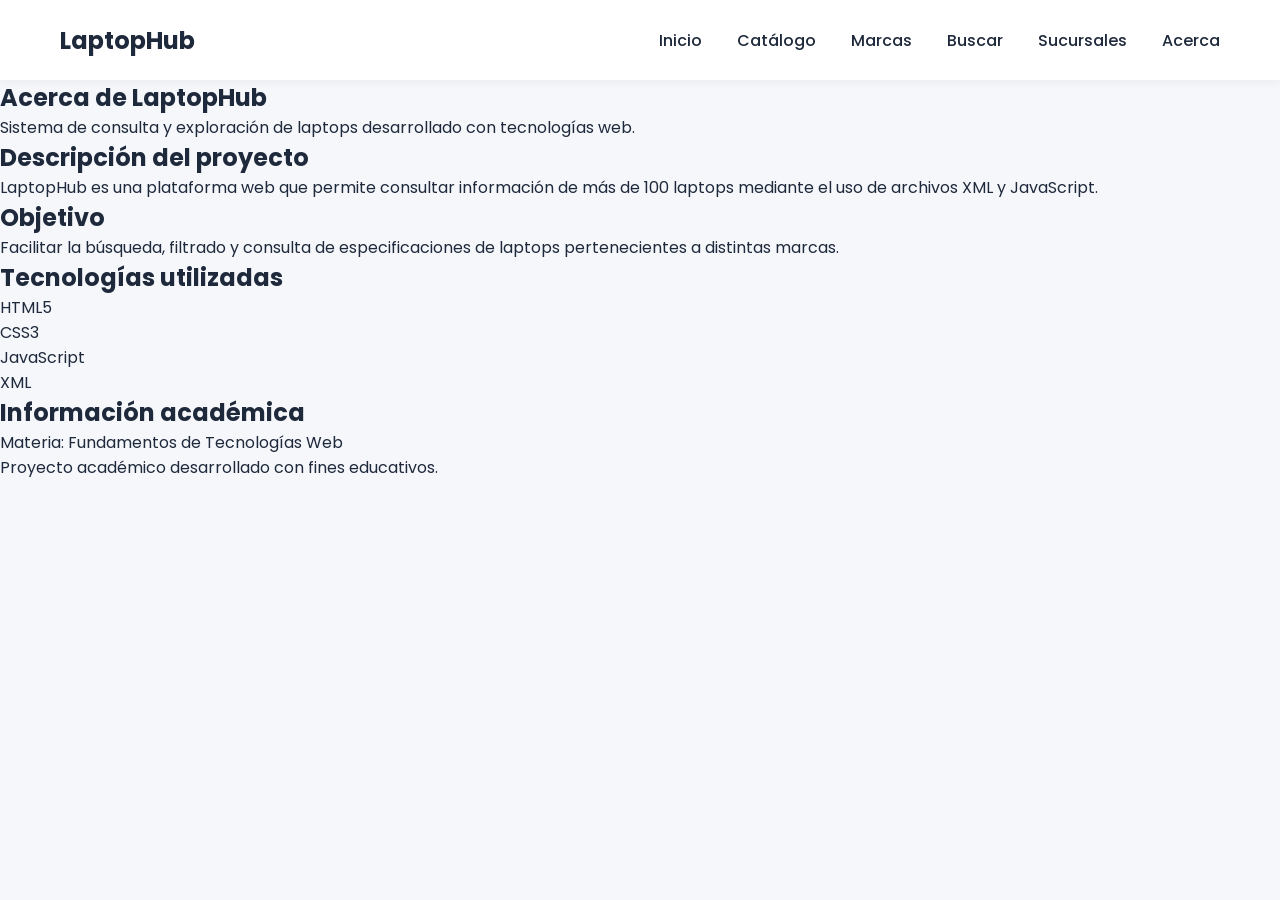
==== acerca.html @ 60162a0d "Estructuras HTML" ====
<!DOCTYPE html>
<html lang="es">

<head>
    <meta charset="UTF-8">
    <meta name="viewport" content="width=device-width, initial-scale=1.0">

    <title>LaptopHub | Acerca de</title>

    <link rel="stylesheet" href="estilos.css">
    <link rel="stylesheet" href="acerca.css">

    <link href="https://fonts.googleapis.com/css2?family=Poppins:wght@300;400;500;600;700&display=swap"
        rel="stylesheet">
</head>

<body>

    <header class="navbar">

        <div class="logo">
            <h2>LaptopHub</h2>
        </div>

        <nav>
            <ul class="nav-links">
                <li><a href="proyecto-1.html">Inicio</a></li>
                <li><a href="catalogo.html">Catálogo</a></li>
                <li><a href="marcas.html">Marcas</a></li>
                <li><a href="buscar.html">Buscar</a></li>
                <li><a href="sucursales.html">Sucursales</a></li>
                <li><a href="acerca.html">Acerca</a></li>
            </ul>
        </nav>

    </header>

    <section class="acerca-header">

        <h1>Acerca de LaptopHub</h1>

        <p>
            Sistema de consulta y exploración de laptops desarrollado con tecnologías web.
        </p>

    </section>

    <section class="acerca-container">

        <div class="acerca-card">

            <h2>Descripción del proyecto</h2>

            <p>
                LaptopHub es una plataforma web que permite consultar información
                de más de 100 laptops mediante el uso de archivos XML y JavaScript.
            </p>

        </div>

        <div class="acerca-card">

            <h2>Objetivo</h2>

            <p>
                Facilitar la búsqueda, filtrado y consulta de especificaciones
                de laptops pertenecientes a distintas marcas.
            </p>

        </div>

        <div class="acerca-card">

            <h2>Tecnologías utilizadas</h2>

            <ul>
                <li>HTML5</li>
                <li>CSS3</li>
                <li>JavaScript</li>
                <li>XML</li>
            </ul>

        </div>

        <div class="acerca-card">

            <h2>Información académica</h2>

            <p>
                Materia: Fundamentos de Tecnologías Web
            </p>

            <p>
                Proyecto académico desarrollado con fines educativos.
            </p>

        </div>

    </section>

</body>

</html>
---- estilos.css ----
* {
    margin: 0;
    padding: 0;
    box-sizing: border-box;
}

html {
    scroll-behavior: smooth;
}

body {
    font-family: 'Poppins', sans-serif;
    background-color: #f5f7fb;
    color: #1e293b;
}


:root {
    --primary: #2563eb;
    --primary-dark: #1d4ed8;
    --secondary: #a78bfa;

    --background: #f5f7fb;
    --white: #ffffff;

    --text: #1e293b;
    --text-light: #64748b;

    --border: #e2e8f0;

    --shadow:
        0 10px 25px rgba(0, 0, 0, .08);
}



.navbar {
    width: 100%;
    height: 80px;

    background: var(--white);

    display: flex;
    align-items: center;
    justify-content: space-between;

    padding: 0 60px;

    box-shadow: 0 2px 10px rgba(0, 0, 0, .05);

    position: sticky;
    top: 0;

    z-index: 1000;
}

.logo {
    display: flex;
    align-items: center;
    gap: 10px;
}

.logo i {
    font-size: 24px;
    color: var(--primary);
}

.logo h2 {
    font-size: 24px;
    font-weight: 700;
}



.nav-links {
    display: flex;
    list-style: none;
    gap: 35px;
}

.nav-links a {
    text-decoration: none;
    color: var(--text);

    font-weight: 500;

    transition: .3s;
}

.nav-links a:hover {
    color: var(--primary);
}



.hero {
    width: 100%;
    min-height: auto;

    display: flex;
    align-items: center;
    justify-content: space-between;

    padding: 60px 8%;

    gap: 50px;
}

.hero-content {
    flex: 1;
}

.hero-content h1 {
    font-size: 58px;
    line-height: 1.1;

    margin-bottom: 25px;

    color: var(--text);
}

.hero-content p {
    font-size: 18px;
    color: var(--text-light);

    line-height: 1.8;

    margin-bottom: 35px;

    max-width: 550px;
}

.hero-buttons {
    display: flex;
    gap: 20px;
    margin-top: 30px;
}



.btn-primary,
.btn-secondary {

    display: inline-block;

    background: linear-gradient(
        135deg,
        var(--primary),
        var(--primary-dark)
    );

    color: white;
    text-decoration: none;
    padding: 16px 34px;
    border-radius: 14px; 
    font-weight: 600;
    transition: .3s;
}

.btn-primary:hover,
.btn-secondary:hover {

    transform: translateY(-3px);

    box-shadow:
        0 10px 20px rgba(37, 99, 235, .3);
}


.hero-image {
    flex: 1;

    display: flex;
    justify-content: center;
}

.hero-image img {
    width: 100%;
    max-width: 550px;

    filter: drop-shadow(0 20px 40px rgba(37, 99, 235, .2));
}



.featured-products {
    padding: 60px 8%;
}

.featured-products h2 {
    font-size: 30px;

    margin-bottom: 30px;
}

.products-container {
    display: grid;

    grid-template-columns:
        repeat(auto-fit, minmax(280px, 1fr));

    gap: 35px;
}



.product-card {
    background: var(--white);

    border-radius: 24px;

    overflow: hidden;

    padding: 25px;

    box-shadow: var(--shadow);

    transition: .3s;
}

.product-card:hover {
    transform: translateY(-6px);
}

.product-card img {
    width: 100%;
    height: 220px;

    object-fit: contain;

    margin-bottom: 20px;
}

.product-card h3 {
    font-size: 22px;

    margin-bottom: 10px;
}

.price {
    color: var(--primary);

    font-size: 24px;
    font-weight: 700;

    margin-bottom: 20px;
}

.product-card button {
    width: 100%;
    height: 50px;

    border: none;

    border-radius: 14px;

    background: var(--primary);

    color: white;

    font-size: 16px;
    font-weight: 600;

    cursor: pointer;

    transition: .3s;
}

.product-card button:hover {
    background: var(--primary-dark);
}



footer {
    background: #111827;

    color: white;

    text-align: center;

    padding: 30px;
}



@media(max-width: 1100px) {

    .hero {
        flex-direction: column;
        text-align: center;
    }

    .hero-content p {
        margin: auto;
        margin-bottom: 30px;
    }

    .hero-buttons{
        justify-content: center;
    }

}

@media(max-width: 900px) {

    .navbar {
        flex-direction: column;

        height: auto;

        padding: 25px;
        gap: 25px;
    }

    .nav-links {
        flex-wrap: wrap;
        justify-content: center;
    }

}

@media(max-width: 768px) {

    .hero-content h1 {
        font-size: 42px;
    }

}

@media(max-width: 500px){

    .hero-content h1{
        font-size: 34px;
    }

    .hero-buttons{
        flex-direction: column;
    }

    .btn-primary,
    .btn-secondary{
        width: 100%;
        text-align: center;
    }

}
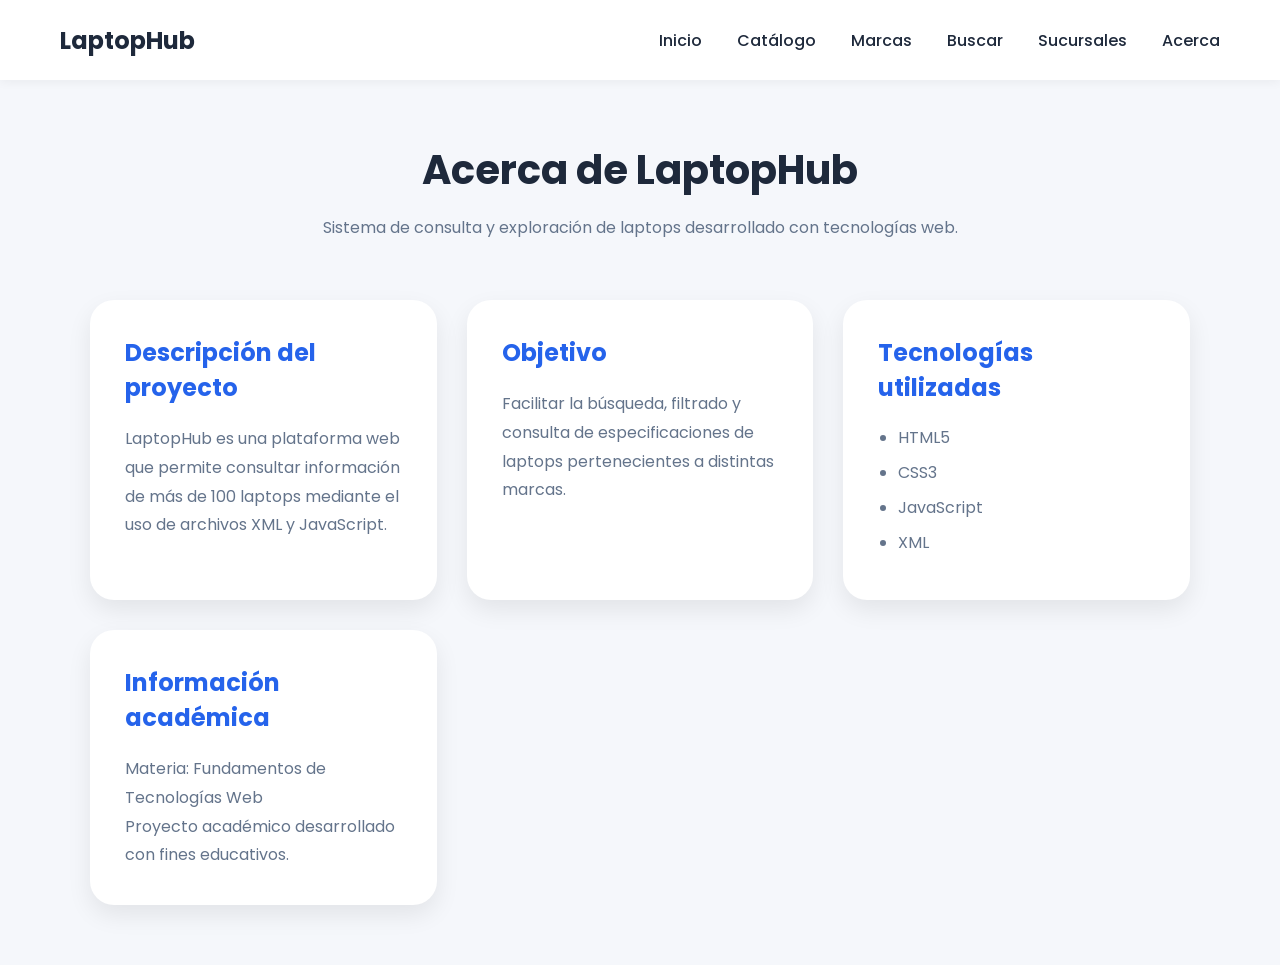
==== commit 263072d9: "Renombrado" ====
--- a/acerca.html
+++ b/acerca.html
@@ -24,7 +24,7 @@
 
         <nav>
             <ul class="nav-links">
-                <li><a href="proyecto-1.html">Inicio</a></li>
+                <li><a href="index.html">Inicio</a></li>
                 <li><a href="catalogo.html">Catálogo</a></li>
                 <li><a href="marcas.html">Marcas</a></li>
                 <li><a href="buscar.html">Buscar</a></li>
--- a/acerca.css
+++ b/acerca.css
@@ -0,0 +1,57 @@
+.acerca-header{
+    text-align: center;
+    padding: 60px 8%;
+}
+
+.acerca-header h1{
+    font-size: 40px;
+    margin-bottom: 15px;
+}
+
+.acerca-header p{
+    color: var(--text-light);
+}
+
+.acerca-container{
+    width: 90%;
+    max-width: 1100px;
+
+    margin: auto;
+    margin-bottom: 60px;
+
+    display: grid;
+
+    grid-template-columns:
+        repeat(auto-fit, minmax(320px, 1fr));
+
+    gap: 30px;
+}
+
+.acerca-card{
+    background: var(--white);
+
+    padding: 35px;
+
+    border-radius: 24px;
+
+    box-shadow: var(--shadow);
+}
+
+.acerca-card h2{
+    margin-bottom: 20px;
+    color: var(--primary);
+}
+
+.acerca-card p{
+    color: var(--text-light);
+    line-height: 1.8;
+}
+
+.acerca-card ul{
+    padding-left: 20px;
+}
+
+.acerca-card li{
+    margin-bottom: 10px;
+    color: var(--text-light);
+}
